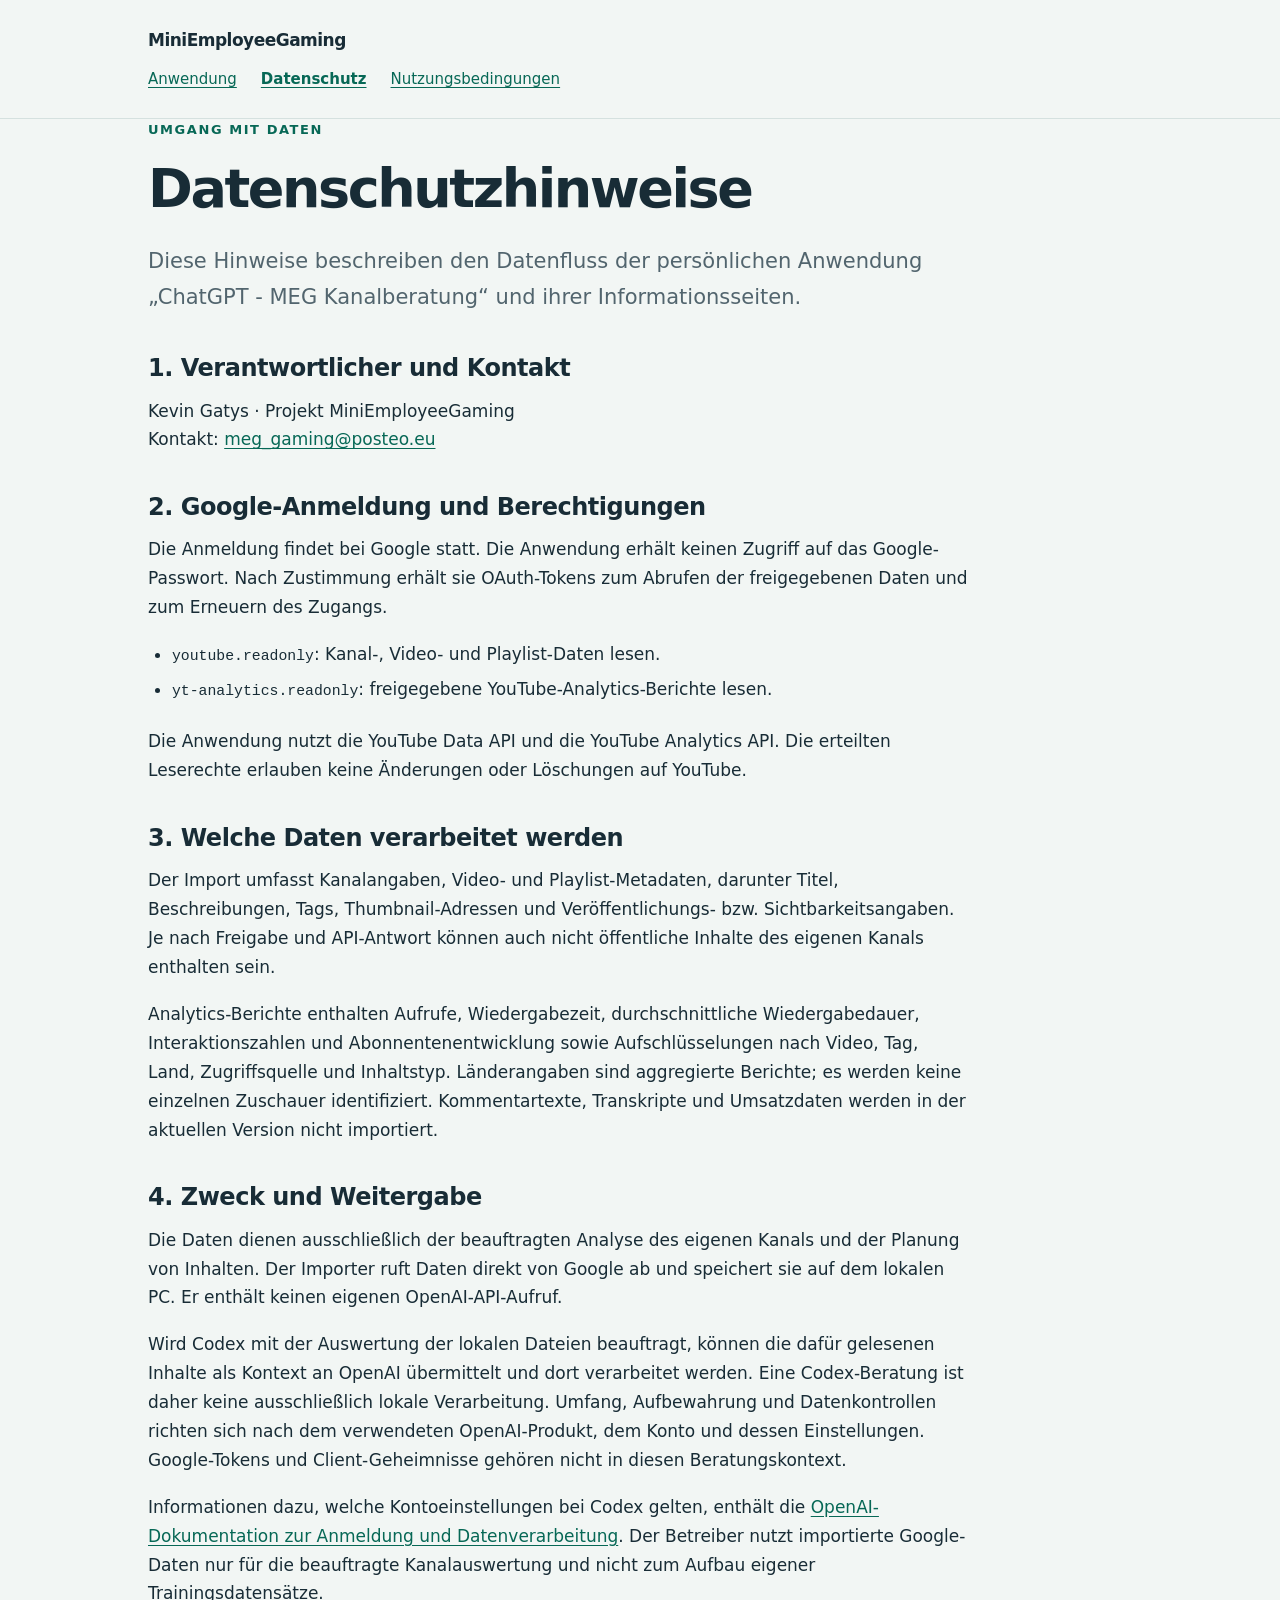
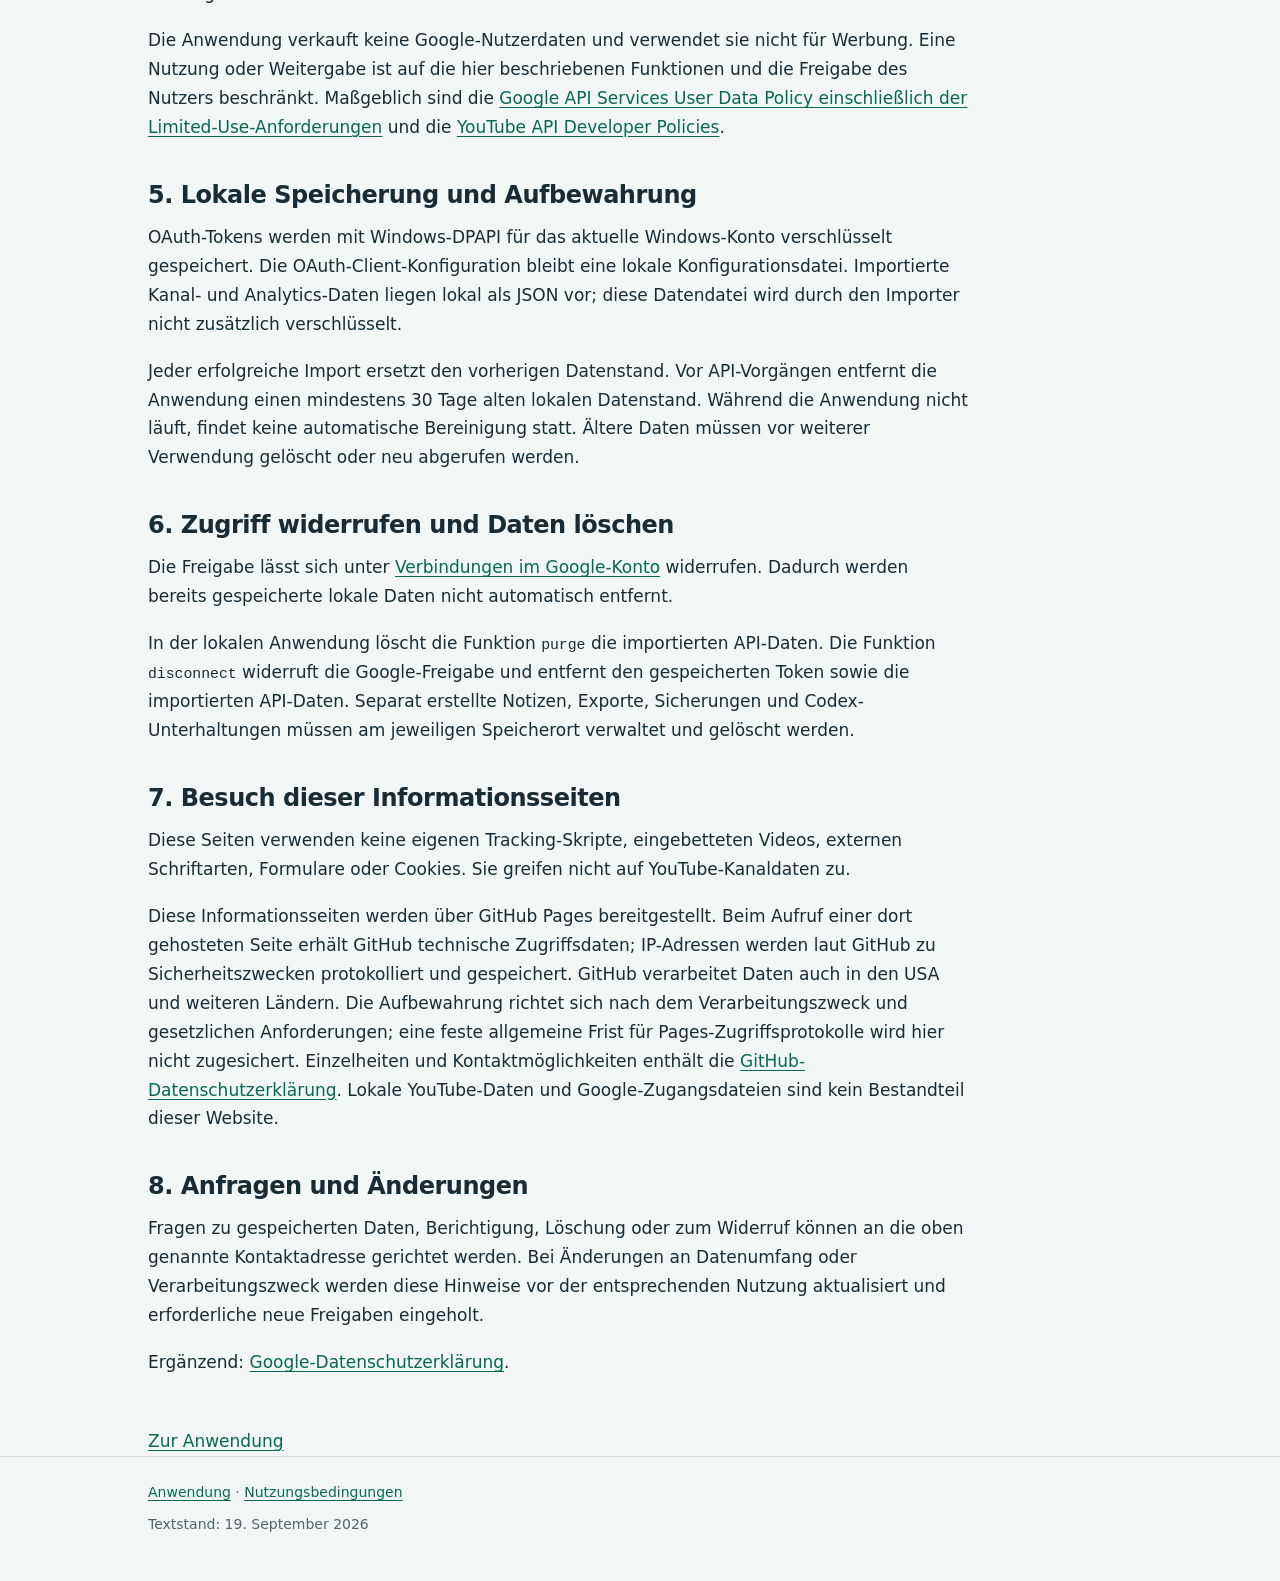
==== datenschutz.html @ 8b8ddfe4 "Add app information, privacy notice and terms" ====
<!doctype html>
<html lang="de">
<head>
  <meta charset="utf-8"><meta name="viewport" content="width=device-width,initial-scale=1"><meta name="robots" content="noindex">
  <title>Datenschutz · ChatGPT - MEG Kanalberatung</title><link rel="stylesheet" href="style.css">
</head>
<body>
  <header><div class="wrap"><a class="brand" href="index.html">MiniEmployeeGaming</a><nav aria-label="Hauptnavigation"><a href="index.html">Anwendung</a><a href="datenschutz.html" aria-current="page">Datenschutz</a><a href="nutzung.html">Nutzungsbedingungen</a></nav></div></header>
  <main class="wrap">
    <p class="eyebrow">Umgang mit Daten</p><h1>Datenschutzhinweise</h1>
    <p class="intro">Diese Hinweise beschreiben den Datenfluss der persönlichen Anwendung „ChatGPT - MEG Kanalberatung“ und ihrer Informationsseiten.</p>
    <h2>1. Verantwortlicher und Kontakt</h2>
    <p>Kevin Gatys · Projekt MiniEmployeeGaming<br>Kontakt: <a href="mailto:meg_gaming@posteo.eu">meg_gaming@posteo.eu</a></p>
    <h2>2. Google-Anmeldung und Berechtigungen</h2>
    <p>Die Anmeldung findet bei Google statt. Die Anwendung erhält keinen Zugriff auf das Google-Passwort. Nach Zustimmung erhält sie OAuth-Tokens zum Abrufen der freigegebenen Daten und zum Erneuern des Zugangs.</p>
    <ul><li><code>youtube.readonly</code>: Kanal-, Video- und Playlist-Daten lesen.</li><li><code>yt-analytics.readonly</code>: freigegebene YouTube-Analytics-Berichte lesen.</li></ul>
    <p>Die Anwendung nutzt die YouTube Data API und die YouTube Analytics API. Die erteilten Leserechte erlauben keine Änderungen oder Löschungen auf YouTube.</p>
    <h2>3. Welche Daten verarbeitet werden</h2>
    <p>Der Import umfasst Kanalangaben, Video- und Playlist-Metadaten, darunter Titel, Beschreibungen, Tags, Thumbnail-Adressen und Veröffentlichungs- bzw. Sichtbarkeitsangaben. Je nach Freigabe und API-Antwort können auch nicht öffentliche Inhalte des eigenen Kanals enthalten sein.</p>
    <p>Analytics-Berichte enthalten Aufrufe, Wiedergabezeit, durchschnittliche Wiedergabedauer, Interaktionszahlen und Abonnentenentwicklung sowie Aufschlüsselungen nach Video, Tag, Land, Zugriffsquelle und Inhaltstyp. Länderangaben sind aggregierte Berichte; es werden keine einzelnen Zuschauer identifiziert. Kommentartexte, Transkripte und Umsatzdaten werden in der aktuellen Version nicht importiert.</p>
    <h2>4. Zweck und Weitergabe</h2>
    <p>Die Daten dienen ausschließlich der beauftragten Analyse des eigenen Kanals und der Planung von Inhalten. Der Importer ruft Daten direkt von Google ab und speichert sie auf dem lokalen PC. Er enthält keinen eigenen OpenAI-API-Aufruf.</p>
    <p>Wird Codex mit der Auswertung der lokalen Dateien beauftragt, können die dafür gelesenen Inhalte als Kontext an OpenAI übermittelt und dort verarbeitet werden. Eine Codex-Beratung ist daher keine ausschließlich lokale Verarbeitung. Umfang, Aufbewahrung und Datenkontrollen richten sich nach dem verwendeten OpenAI-Produkt, dem Konto und dessen Einstellungen. Google-Tokens und Client-Geheimnisse gehören nicht in diesen Beratungskontext.</p>
    <p>Informationen dazu, welche Kontoeinstellungen bei Codex gelten, enthält die <a href="https://learn.chatgpt.com/docs/auth">OpenAI-Dokumentation zur Anmeldung und Datenverarbeitung</a>. Der Betreiber nutzt importierte Google-Daten nur für die beauftragte Kanalauswertung und nicht zum Aufbau eigener Trainingsdatensätze.</p>
    <p>Die Anwendung verkauft keine Google-Nutzerdaten und verwendet sie nicht für Werbung. Eine Nutzung oder Weitergabe ist auf die hier beschriebenen Funktionen und die Freigabe des Nutzers beschränkt. Maßgeblich sind die <a href="https://developers.google.com/terms/api-services-user-data-policy">Google API Services User Data Policy einschließlich der Limited-Use-Anforderungen</a> und die <a href="https://developers.google.com/youtube/terms/developer-policies">YouTube API Developer Policies</a>.</p>
    <h2>5. Lokale Speicherung und Aufbewahrung</h2>
    <p>OAuth-Tokens werden mit Windows-DPAPI für das aktuelle Windows-Konto verschlüsselt gespeichert. Die OAuth-Client-Konfiguration bleibt eine lokale Konfigurationsdatei. Importierte Kanal- und Analytics-Daten liegen lokal als JSON vor; diese Datendatei wird durch den Importer nicht zusätzlich verschlüsselt.</p>
    <p>Jeder erfolgreiche Import ersetzt den vorherigen Datenstand. Vor API-Vorgängen entfernt die Anwendung einen mindestens 30 Tage alten lokalen Datenstand. Während die Anwendung nicht läuft, findet keine automatische Bereinigung statt. Ältere Daten müssen vor weiterer Verwendung gelöscht oder neu abgerufen werden.</p>
    <h2>6. Zugriff widerrufen und Daten löschen</h2>
    <p>Die Freigabe lässt sich unter <a href="https://myaccount.google.com/connections">Verbindungen im Google-Konto</a> widerrufen. Dadurch werden bereits gespeicherte lokale Daten nicht automatisch entfernt.</p>
    <p>In der lokalen Anwendung löscht die Funktion <code>purge</code> die importierten API-Daten. Die Funktion <code>disconnect</code> widerruft die Google-Freigabe und entfernt den gespeicherten Token sowie die importierten API-Daten. Separat erstellte Notizen, Exporte, Sicherungen und Codex-Unterhaltungen müssen am jeweiligen Speicherort verwaltet und gelöscht werden.</p>
    <h2>7. Besuch dieser Informationsseiten</h2>
    <p>Diese Seiten verwenden keine eigenen Tracking-Skripte, eingebetteten Videos, externen Schriftarten, Formulare oder Cookies. Sie greifen nicht auf YouTube-Kanaldaten zu.</p>
    <p>Diese Informationsseiten werden über GitHub Pages bereitgestellt. Beim Aufruf einer dort gehosteten Seite erhält GitHub technische Zugriffsdaten; IP-Adressen werden laut GitHub zu Sicherheitszwecken protokolliert und gespeichert. GitHub verarbeitet Daten auch in den USA und weiteren Ländern. Die Aufbewahrung richtet sich nach dem Verarbeitungszweck und gesetzlichen Anforderungen; eine feste allgemeine Frist für Pages-Zugriffsprotokolle wird hier nicht zugesichert. Einzelheiten und Kontaktmöglichkeiten enthält die <a href="https://docs.github.com/en/site-policy/privacy-policies/github-general-privacy-statement">GitHub-Datenschutzerklärung</a>. Lokale YouTube-Daten und Google-Zugangsdateien sind kein Bestandteil dieser Website.</p>
    <h2>8. Anfragen und Änderungen</h2>
    <p>Fragen zu gespeicherten Daten, Berichtigung, Löschung oder zum Widerruf können an die oben genannte Kontaktadresse gerichtet werden. Bei Änderungen an Datenumfang oder Verarbeitungszweck werden diese Hinweise vor der entsprechenden Nutzung aktualisiert und erforderliche neue Freigaben eingeholt.</p>
    <p>Ergänzend: <a href="https://policies.google.com/privacy">Google-Datenschutzerklärung</a>.</p>
    <a class="back" href="index.html">Zur Anwendung</a>
  </main>
  <footer><div class="wrap"><p><a href="index.html">Anwendung</a> · <a href="nutzung.html">Nutzungsbedingungen</a></p><p>Textstand: 19. September 2026</p></div></footer>
</body>
</html>
---- style.css ----
:root{color-scheme:light;--ink:#182c36;--muted:#52656e;--accent:#076856;--line:#d5e1df;--paper:#fff;--bg:#f2f6f4}
*{box-sizing:border-box}body{margin:0;background:var(--bg);color:var(--ink);font:17px/1.7 system-ui,-apple-system,"Segoe UI",sans-serif}a{color:var(--accent);text-underline-offset:.2em}a:focus-visible{outline:3px solid #cb8c1d;outline-offset:5px}.wrap{max-width:1040px;margin:auto;padding:0 28px}.draft{margin:0;background:#fff0cc;color:#634705;text-align:center;padding:9px 20px;font-size:14px}header{padding:26px 0;border-bottom:1px solid var(--line)}.brand{font-weight:750;letter-spacing:-.03em;text-decoration:none;color:var(--ink)}nav{display:flex;gap:24px;flex-wrap:wrap;margin-top:12px;font-size:15px}nav [aria-current=page]{font-weight:700}main{padding-top:66px;padding-bottom:64px}.eyebrow{font-size:13px;letter-spacing:.12em;text-transform:uppercase;color:var(--accent);font-weight:750}h1{font-size:clamp(32px,5vw,54px);letter-spacing:-.045em;line-height:1.12;max-width:850px;margin:18px 0 24px}h2{font-size:24px;line-height:1.3;letter-spacing:-.02em;margin:38px 0 12px}p{max-width:76ch;margin:0 0 18px}.intro{font-size:21px;color:var(--muted);max-width:65ch}.grid{display:grid;grid-template-columns:repeat(3,1fr);gap:18px;margin:38px 0}.card{background:var(--paper);border:1px solid var(--line);border-radius:14px;padding:25px}.card h2{font-size:20px;margin:0 0 12px}.card p{font-size:16px;margin:0}.callout{border-left:4px solid var(--accent);padding:20px 24px;background:#e6efeb;margin:30px 0}.callout p:last-child{margin:0}.pending{background:#fff0cc;padding:3px 6px;border-radius:4px}ul,ol{padding-left:24px;max-width:76ch}li{padding-bottom:6px}code{font-size:.87em;overflow-wrap:anywhere}footer{border-top:1px solid var(--line);padding:24px 0 38px;color:var(--muted);font-size:14px}footer p{margin-bottom:8px}.meta{color:var(--muted);font-size:14px}.back{display:inline-block;margin-top:32px}@media(max-width:680px){.wrap{padding:0 20px}main{padding-top:38px}.grid{grid-template-columns:1fr}.intro{font-size:19px}nav{gap:16px}h2{font-size:22px}}
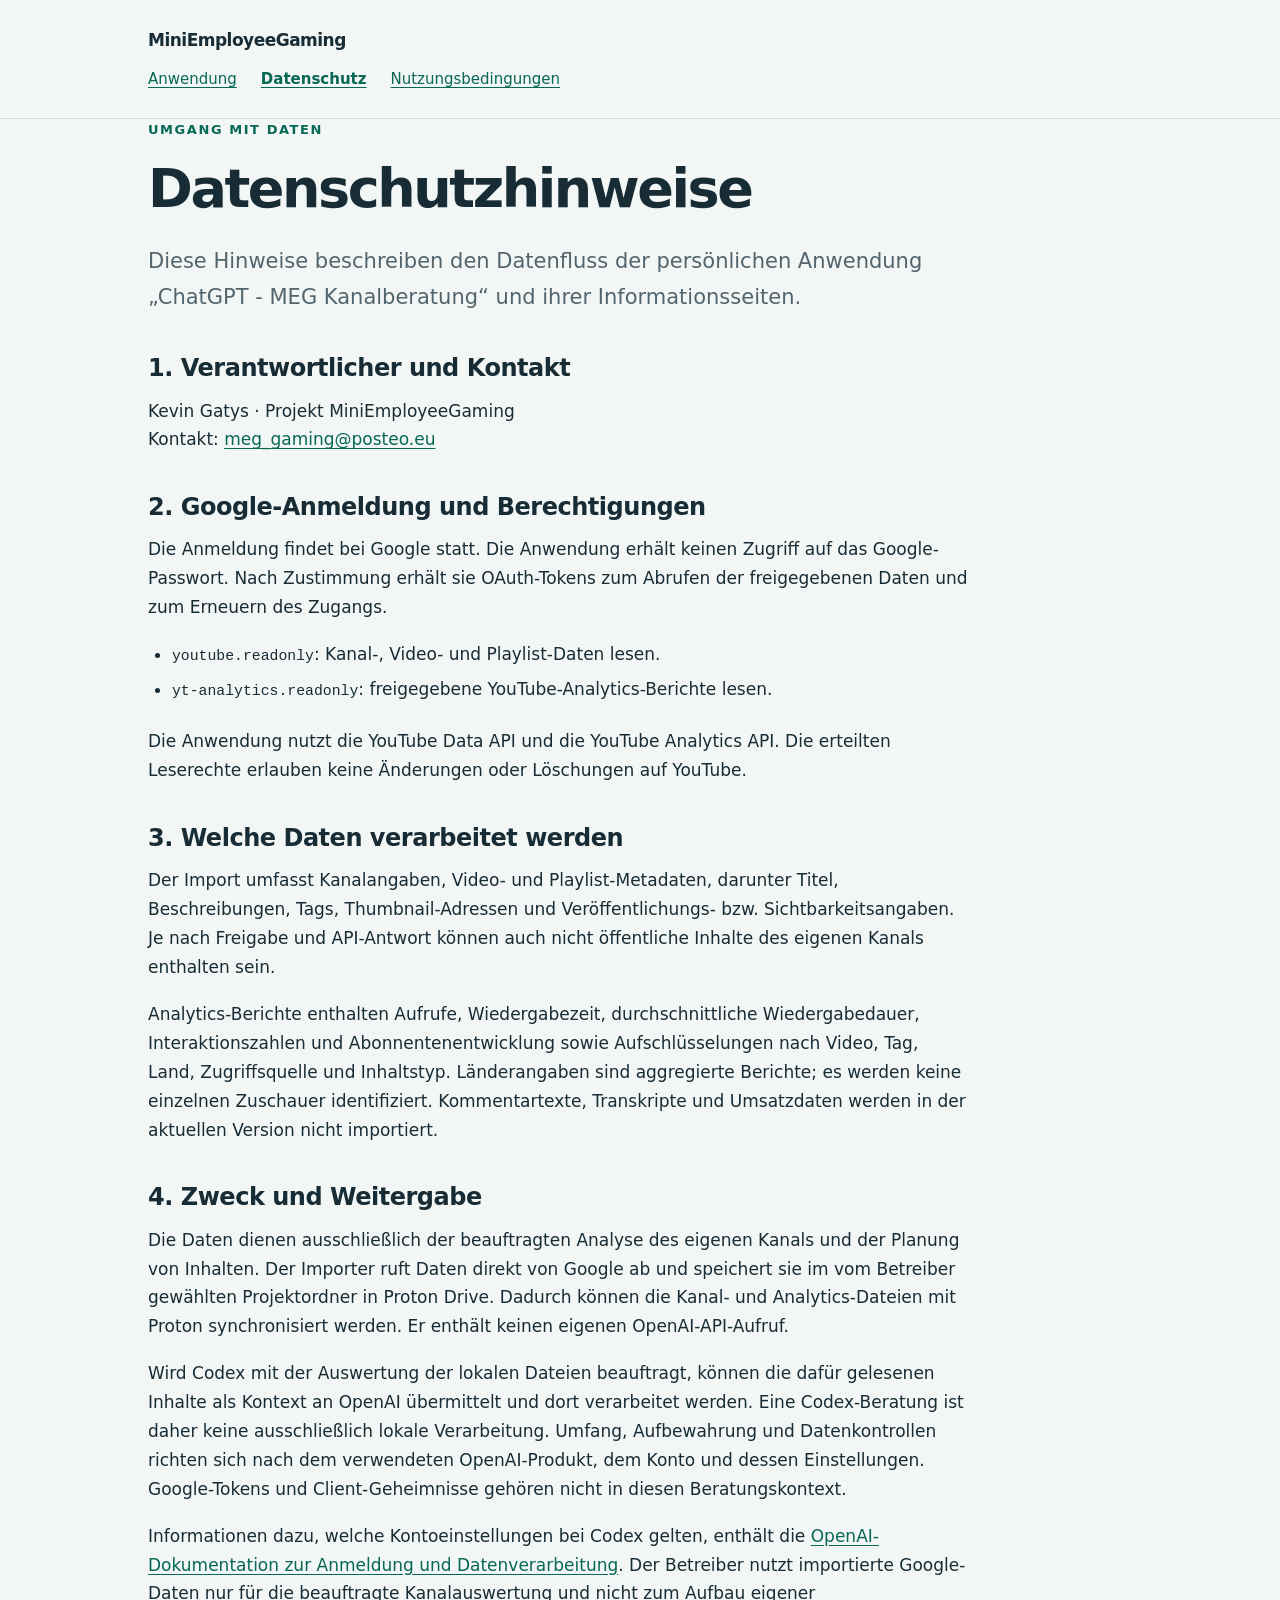
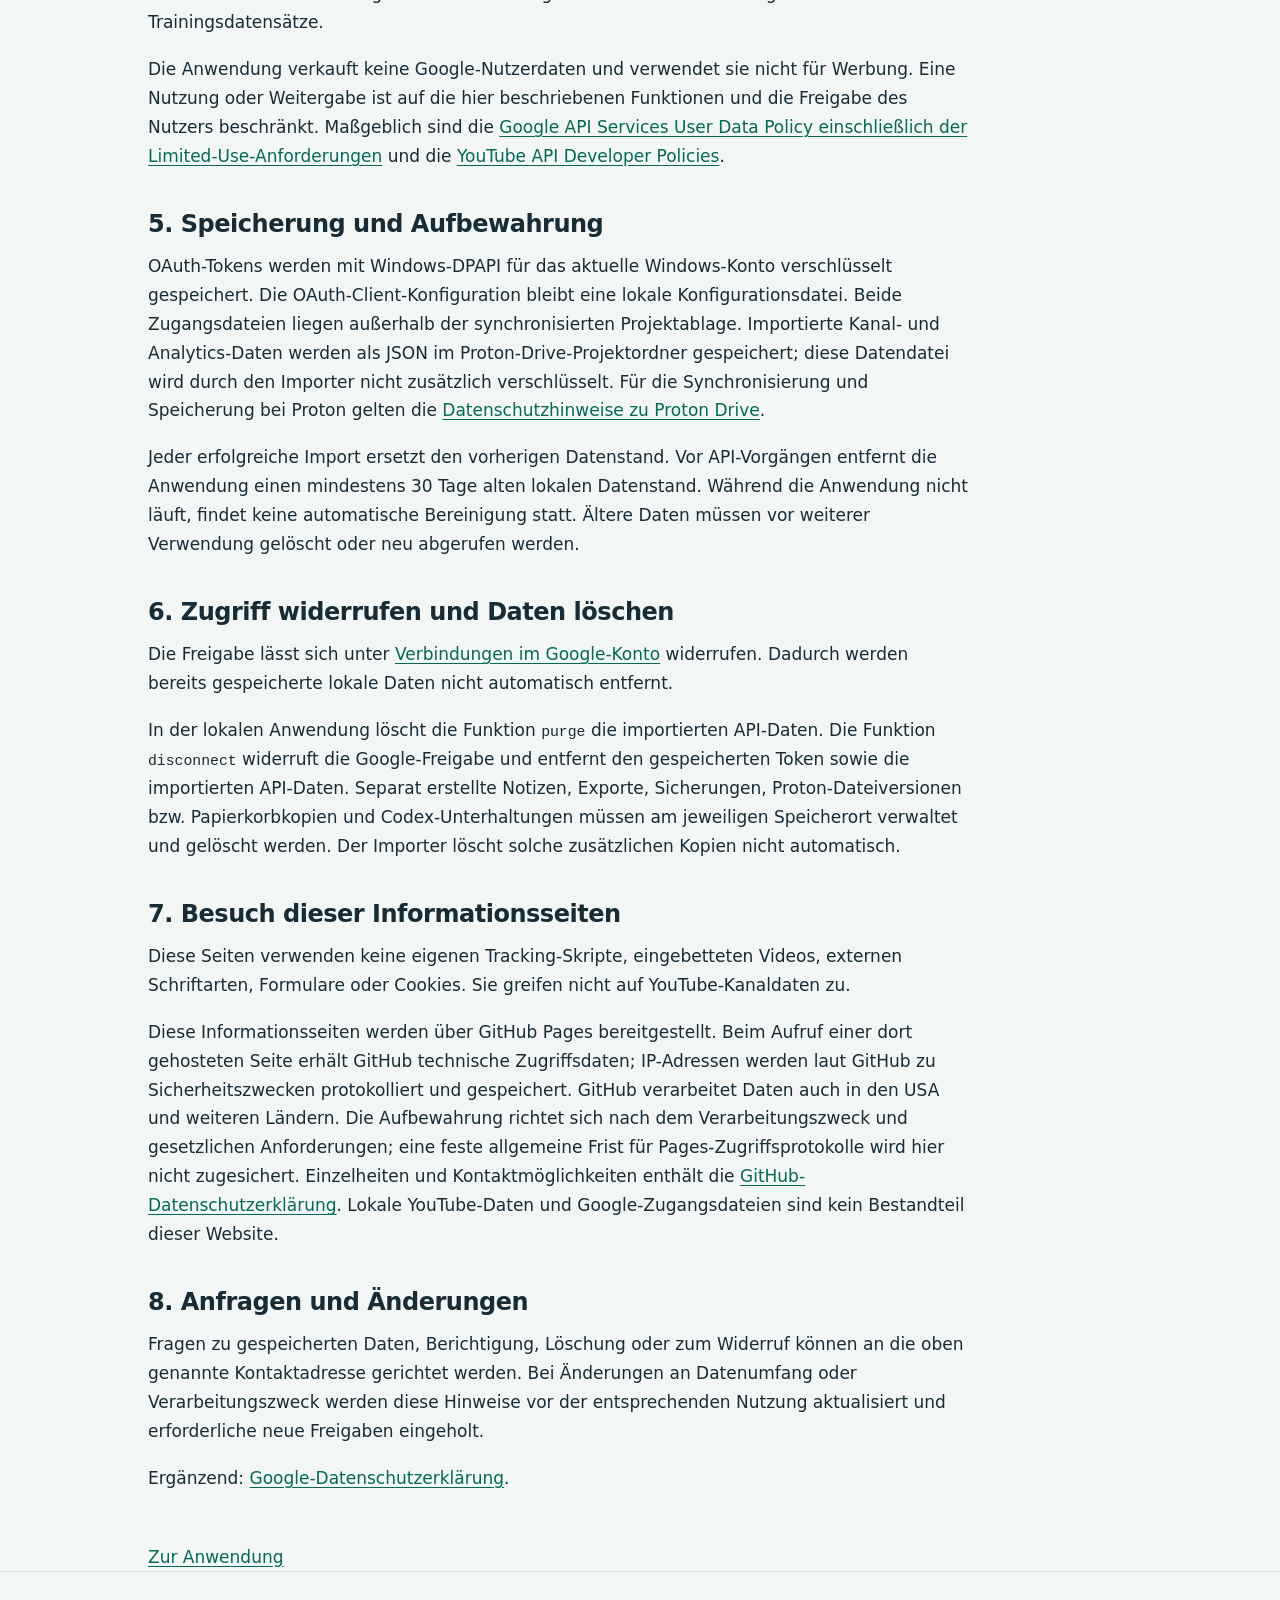
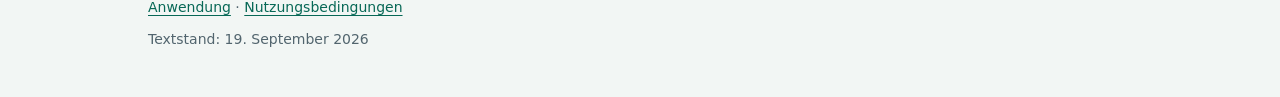
==== commit 96e70da9: "Document Proton Drive storage for consultation data" ====
--- a/datenschutz.html
+++ b/datenschutz.html
@@ -19,16 +19,16 @@
     <p>Der Import umfasst Kanalangaben, Video- und Playlist-Metadaten, darunter Titel, Beschreibungen, Tags, Thumbnail-Adressen und Veröffentlichungs- bzw. Sichtbarkeitsangaben. Je nach Freigabe und API-Antwort können auch nicht öffentliche Inhalte des eigenen Kanals enthalten sein.</p>
     <p>Analytics-Berichte enthalten Aufrufe, Wiedergabezeit, durchschnittliche Wiedergabedauer, Interaktionszahlen und Abonnentenentwicklung sowie Aufschlüsselungen nach Video, Tag, Land, Zugriffsquelle und Inhaltstyp. Länderangaben sind aggregierte Berichte; es werden keine einzelnen Zuschauer identifiziert. Kommentartexte, Transkripte und Umsatzdaten werden in der aktuellen Version nicht importiert.</p>
     <h2>4. Zweck und Weitergabe</h2>
-    <p>Die Daten dienen ausschließlich der beauftragten Analyse des eigenen Kanals und der Planung von Inhalten. Der Importer ruft Daten direkt von Google ab und speichert sie auf dem lokalen PC. Er enthält keinen eigenen OpenAI-API-Aufruf.</p>
+    <p>Die Daten dienen ausschließlich der beauftragten Analyse des eigenen Kanals und der Planung von Inhalten. Der Importer ruft Daten direkt von Google ab und speichert sie im vom Betreiber gewählten Projektordner in Proton Drive. Dadurch können die Kanal- und Analytics-Dateien mit Proton synchronisiert werden. Er enthält keinen eigenen OpenAI-API-Aufruf.</p>
     <p>Wird Codex mit der Auswertung der lokalen Dateien beauftragt, können die dafür gelesenen Inhalte als Kontext an OpenAI übermittelt und dort verarbeitet werden. Eine Codex-Beratung ist daher keine ausschließlich lokale Verarbeitung. Umfang, Aufbewahrung und Datenkontrollen richten sich nach dem verwendeten OpenAI-Produkt, dem Konto und dessen Einstellungen. Google-Tokens und Client-Geheimnisse gehören nicht in diesen Beratungskontext.</p>
     <p>Informationen dazu, welche Kontoeinstellungen bei Codex gelten, enthält die <a href="https://learn.chatgpt.com/docs/auth">OpenAI-Dokumentation zur Anmeldung und Datenverarbeitung</a>. Der Betreiber nutzt importierte Google-Daten nur für die beauftragte Kanalauswertung und nicht zum Aufbau eigener Trainingsdatensätze.</p>
     <p>Die Anwendung verkauft keine Google-Nutzerdaten und verwendet sie nicht für Werbung. Eine Nutzung oder Weitergabe ist auf die hier beschriebenen Funktionen und die Freigabe des Nutzers beschränkt. Maßgeblich sind die <a href="https://developers.google.com/terms/api-services-user-data-policy">Google API Services User Data Policy einschließlich der Limited-Use-Anforderungen</a> und die <a href="https://developers.google.com/youtube/terms/developer-policies">YouTube API Developer Policies</a>.</p>
-    <h2>5. Lokale Speicherung und Aufbewahrung</h2>
-    <p>OAuth-Tokens werden mit Windows-DPAPI für das aktuelle Windows-Konto verschlüsselt gespeichert. Die OAuth-Client-Konfiguration bleibt eine lokale Konfigurationsdatei. Importierte Kanal- und Analytics-Daten liegen lokal als JSON vor; diese Datendatei wird durch den Importer nicht zusätzlich verschlüsselt.</p>
+    <h2>5. Speicherung und Aufbewahrung</h2>
+    <p>OAuth-Tokens werden mit Windows-DPAPI für das aktuelle Windows-Konto verschlüsselt gespeichert. Die OAuth-Client-Konfiguration bleibt eine lokale Konfigurationsdatei. Beide Zugangsdateien liegen außerhalb der synchronisierten Projektablage. Importierte Kanal- und Analytics-Daten werden als JSON im Proton-Drive-Projektordner gespeichert; diese Datendatei wird durch den Importer nicht zusätzlich verschlüsselt. Für die Synchronisierung und Speicherung bei Proton gelten die <a href="https://proton.me/drive/privacy-policy">Datenschutzhinweise zu Proton Drive</a>.</p>
     <p>Jeder erfolgreiche Import ersetzt den vorherigen Datenstand. Vor API-Vorgängen entfernt die Anwendung einen mindestens 30 Tage alten lokalen Datenstand. Während die Anwendung nicht läuft, findet keine automatische Bereinigung statt. Ältere Daten müssen vor weiterer Verwendung gelöscht oder neu abgerufen werden.</p>
     <h2>6. Zugriff widerrufen und Daten löschen</h2>
     <p>Die Freigabe lässt sich unter <a href="https://myaccount.google.com/connections">Verbindungen im Google-Konto</a> widerrufen. Dadurch werden bereits gespeicherte lokale Daten nicht automatisch entfernt.</p>
-    <p>In der lokalen Anwendung löscht die Funktion <code>purge</code> die importierten API-Daten. Die Funktion <code>disconnect</code> widerruft die Google-Freigabe und entfernt den gespeicherten Token sowie die importierten API-Daten. Separat erstellte Notizen, Exporte, Sicherungen und Codex-Unterhaltungen müssen am jeweiligen Speicherort verwaltet und gelöscht werden.</p>
+    <p>In der lokalen Anwendung löscht die Funktion <code>purge</code> die importierten API-Daten. Die Funktion <code>disconnect</code> widerruft die Google-Freigabe und entfernt den gespeicherten Token sowie die importierten API-Daten. Separat erstellte Notizen, Exporte, Sicherungen, Proton-Dateiversionen bzw. Papierkorbkopien und Codex-Unterhaltungen müssen am jeweiligen Speicherort verwaltet und gelöscht werden. Der Importer löscht solche zusätzlichen Kopien nicht automatisch.</p>
     <h2>7. Besuch dieser Informationsseiten</h2>
     <p>Diese Seiten verwenden keine eigenen Tracking-Skripte, eingebetteten Videos, externen Schriftarten, Formulare oder Cookies. Sie greifen nicht auf YouTube-Kanaldaten zu.</p>
     <p>Diese Informationsseiten werden über GitHub Pages bereitgestellt. Beim Aufruf einer dort gehosteten Seite erhält GitHub technische Zugriffsdaten; IP-Adressen werden laut GitHub zu Sicherheitszwecken protokolliert und gespeichert. GitHub verarbeitet Daten auch in den USA und weiteren Ländern. Die Aufbewahrung richtet sich nach dem Verarbeitungszweck und gesetzlichen Anforderungen; eine feste allgemeine Frist für Pages-Zugriffsprotokolle wird hier nicht zugesichert. Einzelheiten und Kontaktmöglichkeiten enthält die <a href="https://docs.github.com/en/site-policy/privacy-policies/github-general-privacy-statement">GitHub-Datenschutzerklärung</a>. Lokale YouTube-Daten und Google-Zugangsdateien sind kein Bestandteil dieser Website.</p>
